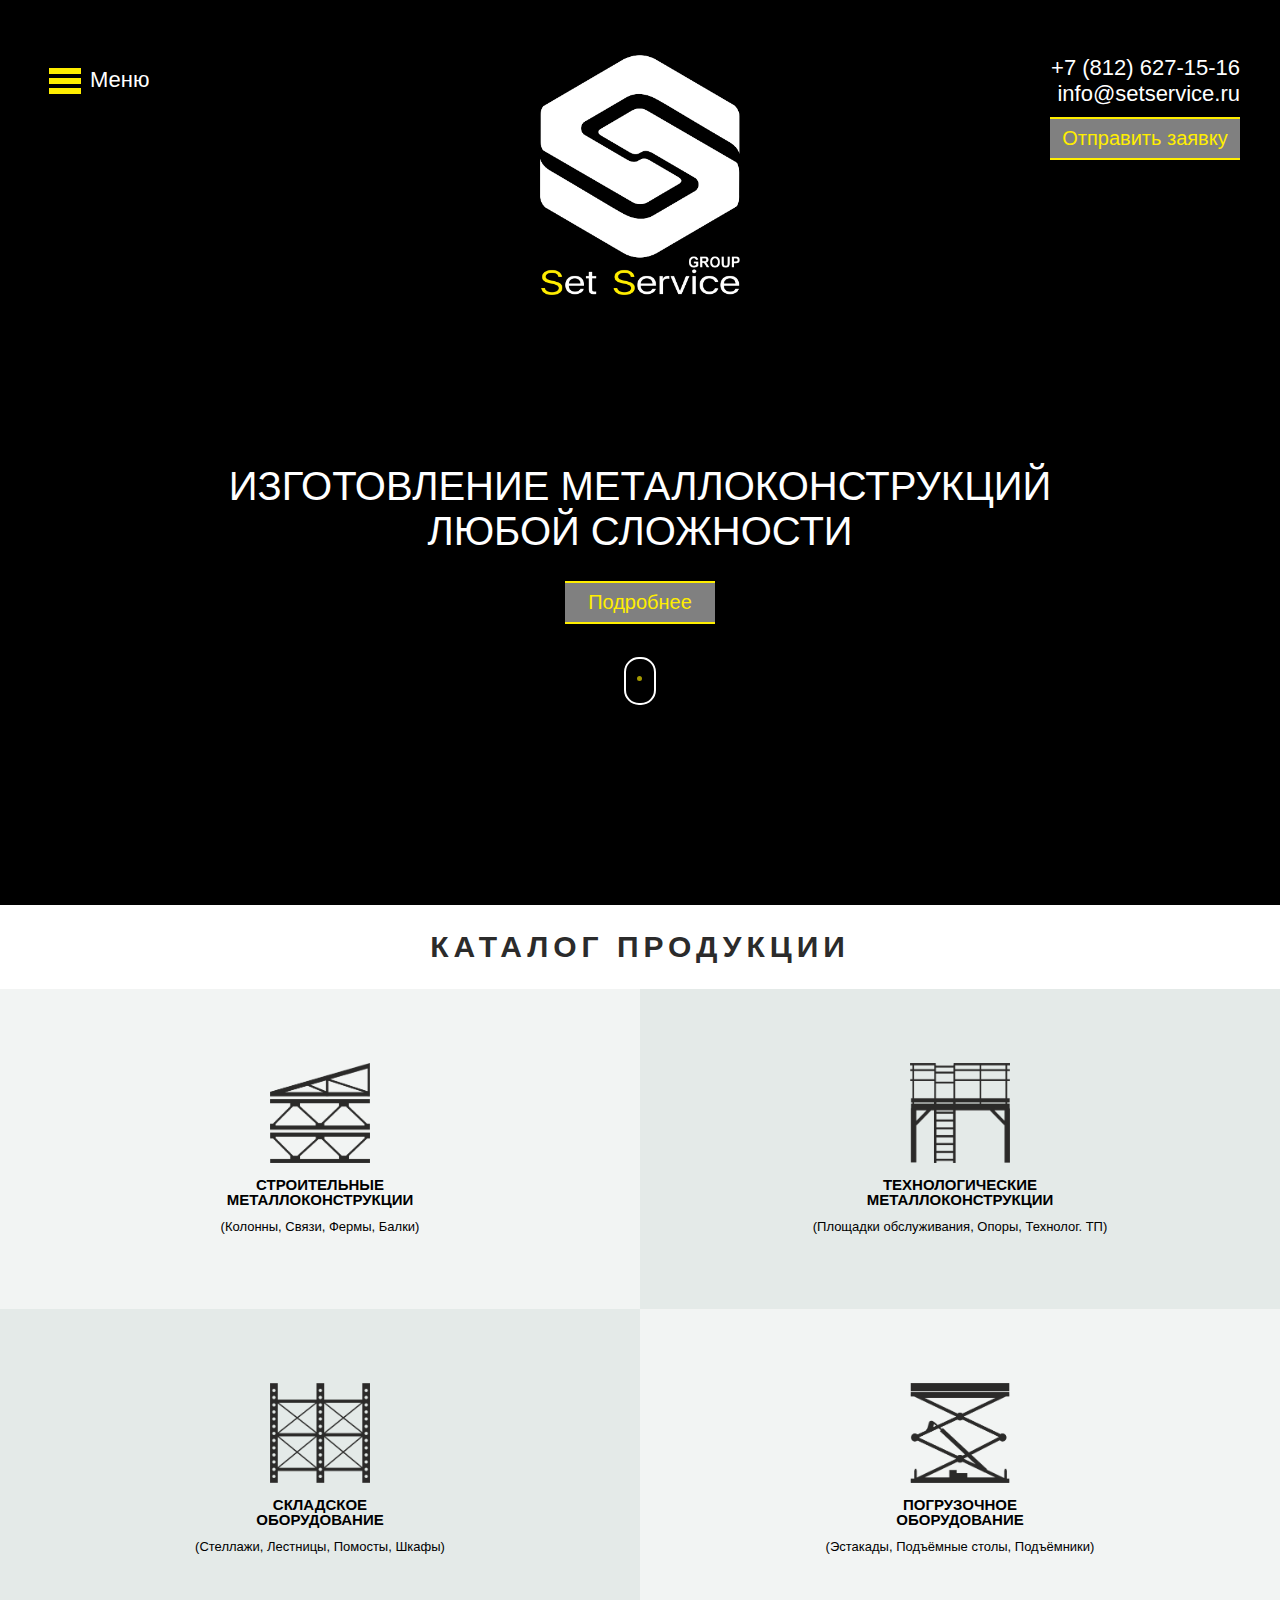
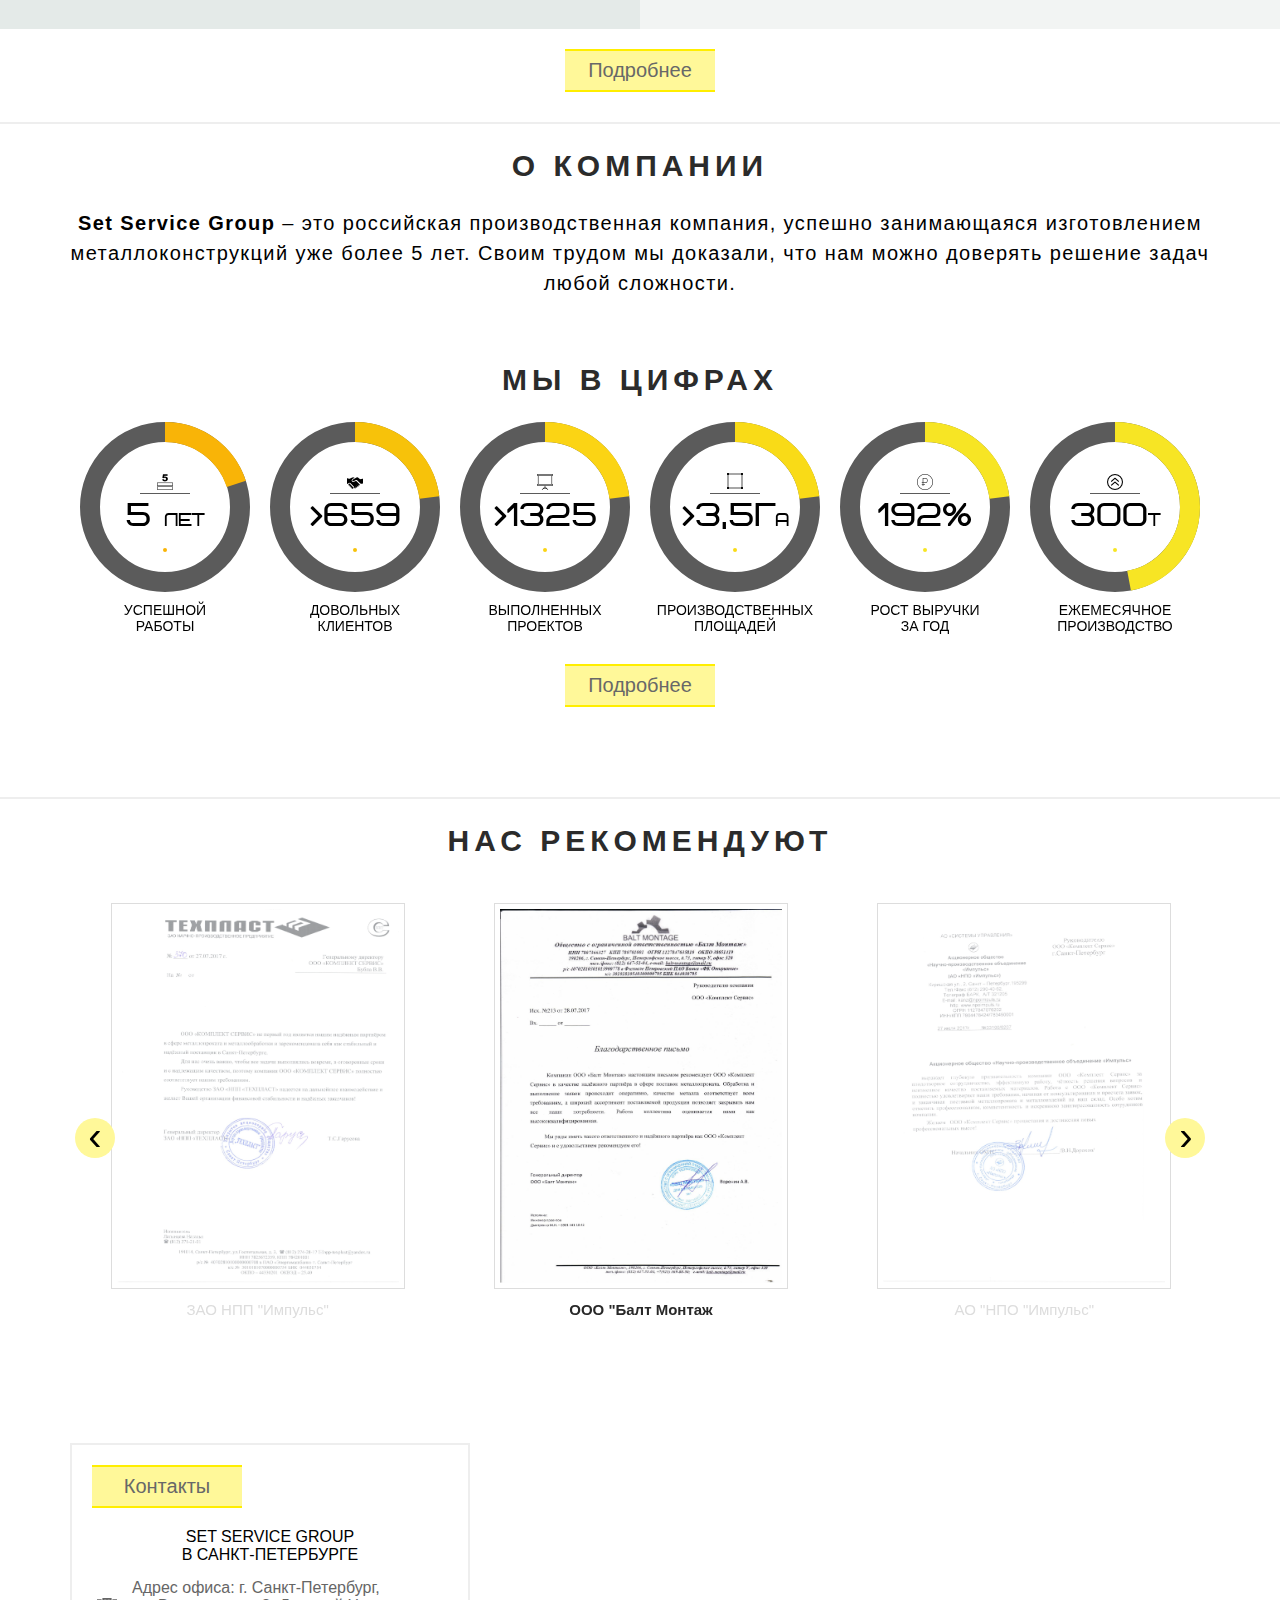
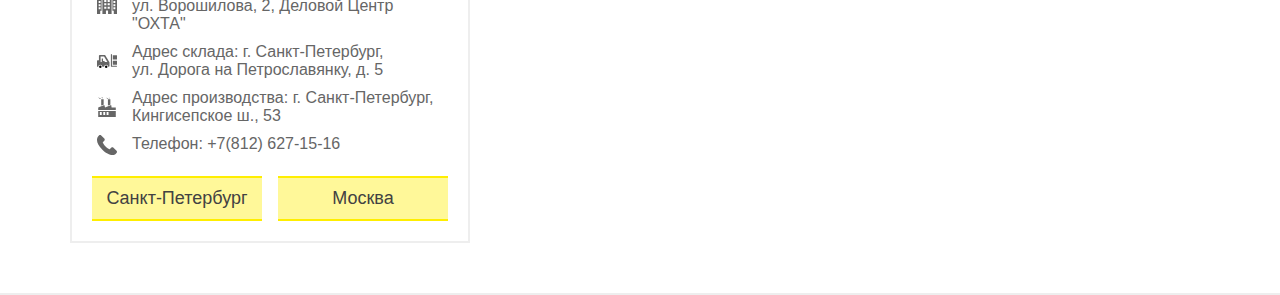
==== index.html @ 7998481f "My first commit" ====
<!DOCTYPE html>
<html lang="en" class="fsvs">
<head>
  <meta charset="UTF-8">
  <meta name="viewport" content="width=device-width, initial-scale=1.0">
  <meta http-equiv="X-UA-Compatible" content="ie=edge">
  <title>Setservice24</title>
  <!-- <link rel="stylesheet" href="css/onepage-scroll.css"> -->
  <!-- <link rel="stylesheet" href="css/style.css"> -->
  <link rel="stylesheet" href="css/owl.carousel.min.css">
  <link rel="stylesheet" href="css/owl.theme.default.min.css">
  <link rel="stylesheet" href="css/magnific-popup.css">
  <link rel="stylesheet" href="css/styles.css">
</head>
<body>
  <div id="fsvs-body">
    <header class="page-header homepage-hero-module onepage-scroll">
      <nav class="navigation">
        <ul class="navigation-list">
          <div class="btn btn-nav-close"></div>
          <li class="navigation-item"><a href="#" class="navigation-link">Главная</a></li>
          <li class="navigation-item"><a href="about.html" class="navigation-link">О компании</a></li>
          <li class="navigation-item"><a href="catalog.html" class="navigation-link">Каталог продукции</a></li>
          <li class="navigation-item"><a href="services.html" class="navigation-link">Услуги</a></li>
          <li class="navigation-item"><a href="contacts.html" class="navigation-link">Контакты</a></li>
        </ul>
      </nav>
      <div class="menu-fixed" style="display: none;">
        <div class="btn btn-nav-open hamburger">
          <span class="hamburger-item"></span>
          <span class="hamburger-item"></span>
          <span class="hamburger-item"></span>
        </div>
        <div class="logo">
          <div class="link link-logo">
            <img src="img/logo.png" alt="Логотип Set Service" width="200px" height="240px">
          </div>
        </div>
        <div class="contacts-block">
          <div class="contacts-block-inner">
            <a href="tel:+78126271516" class="link link-phone">+7 (812) 627-15-16</a>
            <!-- <a href="mailto:info@setservice.ru" class="link link-email">info@setservice.ru</a> -->
          </div>
          <button class="btn-text btn-text-send">Отправить заявку</button>
        </div>
      </div>
      <div class="menu">
        <div class="btn btn-nav-open hamburger">
          <span class="hamburger-item"></span>
          <span class="hamburger-item"></span>
          <span class="hamburger-item"></span>
        </div>
        <div class="logo">
          <a href="#" class="link link-logo">
            <img src="img/logo.png" alt="Логотип Set Service" width="200px" height="240px">
          </a>
        </div>
        <div class="contacts-block">
          <div class="contacts-block-inner">
            <a href="tel:+78126271516" class="link link-phone">+7 (812) 627-15-16</a>
            <a href="mailto:info@setservice.ru" class="link link-email">info@setservice.ru</a>
          </div>
          <button class="btn-text btn-text-send">Отправить заявку</button>
        </div>
      </div>
      <h1 class="title title-header">Изготовление металлоконструкций <br>любой сложности</h1>
      <a href="#" class="btn-text btn-more">Подробнее</a>
      <div class="mouse"><span class="mouse-dot"></span></div>
        <div class="video-container">
          <div class="filter"></div>
          <video autoplay loop class="fillWidth">
            <source src="video/setservice.mp4" type="video/mp4" />Your browser does not support the video tag. I suggest you upgrade your browser.
            <source src="PATH_TO_WEBM" type="video/webm" />Your browser does not support the video tag. I suggest you upgrade your browser.
          </video>
          <div class="poster hidden">
            <img src="PATH_TO_JPEG" alt="">
          </div>
        </div>
    </header>
    <section class="products onepage-scroll">
  	  <h2 class="title-section">Каталог продукции</h2>
  		<ul class="products-list">
  			<li class="products-item">
  				<a href="https://setservice24.ru/stroitelnyye-metallokonstruktsii" class="products-link">
  					<div class="products-content">
  						<img src="img/3.png" alt="" class="products-img" width="100" height="100">
  						<h3 class="title-products">Строительные <br>металлоконструкции</h3>
  						<span class="products-description">(Колонны, Связи, Фермы, Балки)</span>
  					</div>
  				</a>
  			</li>
  			<li class="products-item">
  			  <a href="https://setservice24.ru/tekhnologicheskiye-metallokonstruktsii" class="products-link">
  				  <div class="products-content">
  					  <img src="img/4.png" alt="" class="products-img" width="100" height="100">
  					  <h3 class="title-products">Технологические <br>металлоконструкции</h3>
  					  <span class="products-description">(Площадки обслуживания, Опоры, Технолог. ТП)</span>
  				  </div>
  			  </a>
  		  </li>
  			<li class="products-item">
  				<a href="https://setservice24.ru/skladskoye-oborudovaniye" class="products-link">
  					<div class="products-content">
  						<img src="img/1.png" alt="" class="products-img" width="100" height="100">
  						<h3 class="title-products">Складское <br>оборудование</h3>
  						<span class="products-description">(Стеллажи, Лестницы, Помосты, Шкафы)</span>
  					</div>
  				</a>
  			</li>
  			<li class="products-item">
  				<a href="https://setservice24.ru/pogruzochnoye-oborudovaniye" class="products-link">
  					<div class="products-content">
  						<img src="img/2.png" alt="" class="products-img" width="100" height="100">
  						<h3 class="title-products">Погрузочное <br>оборудование</h3>
  						<span class="products-description">(Эстакады, Подъёмные столы, Подъёмники)</span>
  					</div>
  				</a>
  			</li>
  		</ul>
      <a href="catalog.html" class="btn-text btn-more">Подробнее</a>
  	</section>
    <section class="about">
      <div class="container">
        <h2 class="title-section">О компании</h2>
        <p class="text"><b>Set Service Group</b> – это российская производственная компания, успешно занимающаяся изготовлением металлоконструкций уже более 5 лет. Своим трудом мы доказали, что нам можно доверять решение задач любой сложности.</p>
        <div class="statistic onepage-scroll-section">
          <h2 class="title-section">Мы в цифрах</h2>
          <div class="flex-outer">
            <div class="flex-inner">
              <div class="statistic-wrapper">
              <div class="statistic-block">
                <div class="statistic-chart-first statistic-chart">
                  <div class="statistic-tag">5 <span class="statistic-tag-small">лет</span></div>
                </div>
                <span class="statistic-undertitle">Успешной <br>работы</span>
              </div>
              <div class="statistic-block">
                <div class="statistic-chart-second statistic-chart">
                  <div class="statistic-tag">>659</div>
                </div>
                <span class="statistic-undertitle">Довольных <br>клиентов</span>
               </div>
              <div class="statistic-block">
                <div class="statistic-chart-third statistic-chart">
                  <div class="statistic-tag">>1325</div>
                </div>
                <span class="statistic-undertitle">Выполненных <br>проектов</span>
               </div>
              <div class="statistic-block">
                <div class="statistic-chart-fourth statistic-chart">
                  <div class="statistic-tag">>3,5Г<span class="statistic-tag-small">а</span></div>
                </div>
                <span class="statistic-undertitle">Производственных <br>площадей</span>
               </div>
              <div class="statistic-block">
                <div class="statistic-chart-fifth statistic-chart">
                  <div class="statistic-tag">192%</div>
                </div>
                <span class="statistic-undertitle">Рост выручки <br>за год</span>
               </div>
              <div class="statistic-block">
                <div class="statistic-chart-sixth statistic-chart">
                  <div class="statistic-tag">300<span class="statistic-tag-small">т</span></div>
                </div>
                <span class="statistic-undertitle">Ежемесячное<br>производство</span>
              </div>
              </div>
            </div>
          </div>
          <a href="about.html" class="btn-text btn-more">Подробнее</a>
        </div>
      </div>
    </section>
    <section class="recomend onepage-scroll-section">
      <div class="container">
      <h1 class="title-section">Нас рекомендуют</h1>
      <div class="flex-outer">
  		  <div class="owl-carousel owl-theme flex-inner">
          <div class="item">
			      <a href="img/recomend-baltmontazh.jpg" class="item-link">
			        <img class="item-img" src="img/recomend-baltmontazh.jpg" alt="">
			      </a>
			    <div class="item-undertitle">ООО "Балт Монтаж</div>
			    </div>
			    <div class="item">
			      <a href="img/recomend-impuls.jpg" class="item-link">
			        <img class="item-img" src="img/recomend-impuls.jpg" alt="">
			      </a>
			      <div class="item-undertitle">АО "НПО "Импульс"</div>
			    </div>
			    <div class="item">
			      <a href="img/recomend-kulakova.jpg" class="item-link">
			        <img class="item-img" src="img/recomend-kulakova.jpg" alt="">
			      </a>
			      <div class="item-undertitle">АО "Завод им. А.А. Кулакова"</div>
			    </div>
			    <div class="item">
			      <a href="img/recomend-promtrans.jpg" class="item-link">
			        <img class="item-img" src="img/recomend-promtrans.jpg" alt="">
			      </a>
			      <div class="item-undertitle">АО "НО ПРОМТРАНСАВТОМАТИКА"</div>
			    </div>
			    <div class="item">
			      <a href="img/recomend-radiotekhkomplekt.jpg" class="item-link">
			        <img class="item-img" src="img/recomend-radiotekhkomplekt.jpg" alt="">
			      </a>
			      <div class="item-undertitle">ОАО "РАДИОТЕХКОМПЛЕКТ"</div>
			    </div>
			    <div class="item">
			      <a href="img/recomend-reilmatik.jpg" class="item-link">
			        <img class="item-img" src="img/recomend-reilmatik.jpg" alt="">
			      </a>
			      <div class="item-undertitle">ООО "РиэлМатик"</div>
			    </div>
			    <div class="item">
			      <a href="img/recomend-spetstekhnologii.jpg" class="item-link">
			        <img class="item-img" src="img/recomend-spetstekhnologii.jpg" alt="">
			      </a>
			      <div class="item-undertitle">ООО "СпецТехнологии СПб"</div>
			    </div>
			    <div class="item">
			      <a href="img/recomend-tehplast.jpg" class="item-link">
			        <img class="item-img" src="img/recomend-tehplast.jpg" alt="">
			      </a>
			      <div class="item-undertitle">ЗАО НПП "Импульс"</div>
			    </div>
  			</div>
      </div>
      </div>
  	</section>
    <section class="map">
      <div id="map-spb"></div>
      <div id="map-msc"></div>
      <div class="container">
        <div class="contacts contacts-spb">
          <a href="contacts.html" class="btn-text btn-more">Контакты</a>
          <div class="contacts-content"></div>
          <!-- <p class="contacts-title"><b>ГК "КОМПЛЕКТ СЕРВИС" в Санкт-Петербурге  </b></p>
          <p class="contacts-info"><b>Адрес офиса:</b> г. Санкт-Петербург, <br>ул. Ворошилова, 2, Деловой Центр "ОХТА"</p>
          <p class="contacts-info"><b>Адрес склада:</b> г. Санкт-Петербург, <br>ул. Дорога на Петрославянку, д. 5</p>
          <p class="contacts-info"><b>Адрес производства:</b> г. Санкт-Петербург, <br>Кингисепское ш., 53</p>
          <p class="contacts-info"><b>Телефон:</b> +7(812) 627-15-16</p> -->
          <div class="contacts-btns">
            <button class="btn btn-contacts btn-contacts-spb">Санкт-Петербург</button>
            <button class="btn btn-contacts btn-contacts-msc">Москва</button>
          </div>
        </div>
      </div>
    </section>
  </div>


  <script src="js/jquery-3.3.1.min.js"></script>
  <script src="js/owl.carousel.min.js"></script>
  <script src="js/jquery.magnific-popup.js"></script>
  <!-- <script src="js/fsvs.js"></script>
  <script src="js/bundle.js"></script> -->
  <!-- <script src="js/jquery.onepage-scroll.min.js"></script> -->
  <script src="http://api-maps.yandex.ru/2.0/?load=package.standard,package.geoObjects&lang=ru-RU"></script>
  <script src="js/map.js"></script>
  <script src="js/main.js"></script>
  <script src="js/common.js"></script>
</body>
</html>
---- css/onepage-scroll.css ----
body, html {
  margin: 0;
  overflow: hidden;
  -webkit-transition: opacity 400ms;
  -moz-transition: opacity 400ms;
  transition: opacity 400ms;
}

body, .onepage-wrapper, html {
  display: block;
  position: static;
  padding: 0;
  width: 100%;
  height: 100%;
}

.onepage-wrapper {
  width: 100%;
  height: 100%;
  display: block;
  position: relative;
  padding: 0;
  -webkit-transform-style: preserve-3d;
}

.onepage-wrapper .section {
  width: 100%;
  height: 100%;
}

.onepage-pagination {
  position: absolute;
  right: 10px;
  top: 50%;
  z-index: 5;
  list-style: none;
  margin: 0;
  padding: 0;
}
.onepage-pagination li {
  padding: 0;
  text-align: center;
}
.onepage-pagination li a{
  padding: 10px;
  width: 4px;
  height: 4px;
  display: block;
  
}
.onepage-pagination li a:before{
  content: '';
  position: absolute;
  width: 4px;
  height: 4px;
  background: rgba(0,0,0,0.85);
  border-radius: 10px;
  -webkit-border-radius: 10px;
  -moz-border-radius: 10px;
}

.onepage-pagination li a.active:before{
  width: 10px;
  height: 10px;
  background: none;
  border: 1px solid black;
  margin-top: -4px;
  left: 8px;
}

.disabled-onepage-scroll, .disabled-onepage-scroll .wrapper {
  overflow: auto;
}

.disabled-onepage-scroll .onepage-wrapper .section {
  position: relative !important;
  top: auto !important;
  left: auto !important;
}
.disabled-onepage-scroll .onepage-wrapper {
  -webkit-transform: none !important;
  -moz-transform: none !important;
  transform: none !important;
  -ms-transform: none !important;
  min-height: 100%;
}


.disabled-onepage-scroll .onepage-pagination {
  display: none;
}

body.disabled-onepage-scroll, .disabled-onepage-scroll .onepage-wrapper, html {
  position: inherit;
}
---- css/style.css ----
body {
  margin: 0; }

body,
h1, h2, h3, h4, h5, h6,
p, blockquote, pre,
dl, dd, ol, ul,
form, fieldset, legend,
table, th, td, caption,
hr {
  margin: 0;
  padding: 0; }

article, aside, details, figcaption, figure, footer,
header, main, nav, section, summary {
  display: block; }

audio, canvas,
progress, video {
  display: inline-block;
  vertical-align: baseline; }

audio:not([controls]) {
  display: none;
  height: 0; }

a {
  background: transparent; }

a:active,
a:hover {
  outline: 0; }

abbr[title] {
  border-bottom: 1px dotted; }

b,
strong {
  font-weight: bold; }

dfn {
  font-style: italic; }

mark {
  background: #ff0;
  color: #000; }

small {
  font-size: 80%; }

sub,
sup {
  font-size: 75%;
  line-height: 0;
  position: relative;
  vertical-align: baseline; }

sup {
  top: -0.5em; }

sub {
  bottom: -0.25em; }

img {
  border: 0; }

svg:not(:root) {
  overflow: hidden; }

figure {
  margin: 1em 40px; }

hr {
  -webkit-box-sizing: content-box;
          box-sizing: content-box;
  height: 0; }

pre {
  overflow: auto; }

code,
kbd,
pre,
samp {
  font-family: monospace, monospace;
  font-size: 1em; }

button,
input,
optgroup,
select,
textarea {
  color: inherit;
  font: inherit;
  margin: 0; }

button {
  overflow: visible; }

button,
select {
  text-transform: none; }

button,
html input[type="button"],
input[type="reset"],
input[type="submit"] {
  -webkit-appearance: button;
  cursor: pointer; }

button[disabled],
html input[disabled] {
  cursor: default; }

button::-moz-focus-inner,
input::-moz-focus-inner {
  border: 0;
  padding: 0; }

input {
  line-height: normal; }

input[type="checkbox"],
input[type="radio"] {
  -webkit-box-sizing: border-box;
          box-sizing: border-box;
  padding: 0; }

input[type="number"]::-webkit-inner-spin-button,
input[type="number"]::-webkit-outer-spin-button {
  height: auto; }

input[type="search"] {
  -webkit-appearance: textfield;
  /* 1 */
  -webkit-box-sizing: content-box;
  /* 2 */
  box-sizing: content-box; }

input[type="search"]::-webkit-search-cancel-button,
input[type="search"]::-webkit-search-decoration {
  -webkit-appearance: none; }

fieldset {
  border: 1px solid #c0c0c0;
  margin: 0 2px;
  padding: 0.35em 0.625em 0.75em; }

legend {
  border: 0;
  /* 1 */
  padding: 0;
  /* 2 */ }

textarea {
  overflow: auto; }

optgroup {
  font-weight: bold; }

table {
  border-collapse: collapse;
  border-spacing: 0; }

td,
th {
  padding: 0; }

.clearfix:after, .cf:after {
  content: "";
  display: table;
  clear: both; }

.skip-link {
  height: 1px;
  width: 1px;
  position: absolute;
  overflow: hidden;
  top: -10px; }

h1, h2, h3, h4, h5, h6,
ul, ol, dl,
blockquote, p, address,
table,
fieldset, figure,
pre {
  margin-bottom: 21px;
  margin-bottom: 1.5rem; }

ul, ol, dd {
  margin-left: 42px;
  margin-left: 3rem; }

.sep {
  margin: 0 11px; }

.container {
  width: auto;
  max-width: 100%;
  float: none;
  display: block;
  margin-right: auto;
  margin-left: auto;
  padding-left: 1em;
  padding-right: 1em; }
  .container:after {
    content: "";
    display: table;
    clear: both; }

.container {
  width: auto;
  max-width: 100%;
  float: none;
  display: block;
  margin-right: auto;
  margin-left: auto;
  padding-left: 1em;
  padding-right: 1em;
  padding: 0 1em;
  max-width: 400px; }
  .container:after {
    content: "";
    display: table;
    clear: both; }
  @media screen and (min-width: 768px) {
    .container {
      max-width: 796px; } }
  @media screen and (min-width: 978px) {
    .container {
      max-width: 1006px; } }
  @media screen and (min-width: 1218px) {
    .container {
      max-width: 1246px; } }

*, *:before, *:after {
  -webkit-box-sizing: border-box;
  box-sizing: border-box; }

html {
  font-family: "Open Sans", sans-serif;
  font-size: 0.875em;
  line-height: 1.5;
  background-color: #fff;
  color: #808080;
  overflow-y: scroll;
  height: 100%; }

body {
  min-height: 100%; }

h1, h2, h3, h4, h5, h6 {
  font-family: "Open Sans", sans-serif;
  line-height: 1.1;
  color: #252525;
  font-weight: normal; }

h1, .h1 {
  font-size: 36px;
  font-size: 2.57143rem;
  line-height: 1.16667; }

h2, .h2 {
  font-size: 30px;
  font-size: 2.14286rem;
  line-height: 1.4; }

h3, .h3 {
  font-size: 24px;
  font-size: 1.71429rem;
  line-height: 1.75; }

h4, .h4 {
  font-size: 18px;
  font-size: 1.28571rem;
  line-height: 1.16667; }

h5, .h5 {
  font-size: 14px;
  font-size: 1rem;
  line-height: 1.5; }

h6, .h6 {
  font-size: 12px;
  font-size: 0.85714rem;
  line-height: 1.75; }

.lede, .lead {
  font-size: 18px;
  font-size: 1.28571rem;
  line-height: 1.16667; }

img {
  max-width: 100%;
  font-style: italic; }

a, a:visited {
  color: #f06060;
  text-decoration: underline;
  -webkit-transition: color 0.2s ease-in-out;
          transition: color 0.2s ease-in-out; }

a:hover,
a:focus {
  color: #252525; }

li > ul,
li > ol {
  margin-bottom: 0; }

.unstyled {
  margin: 0;
  padding: 0;
  list-style: none; }

code {
  background: #f5f2f0;
  border: 1px solid #bdc3c7;
  color: #252525;
  padding: 1.66667px 5px;
  font-family: Monaco, Verdana, "Dejavu Sans", sans-serif;
  border-radius: 3px;
  white-space: nowrap;
  font-size: inherit; }

kbd {
  background: #252525;
  color: white;
  padding: 1.66667px 5px;
  font-family: Monaco, Verdana, "Dejavu Sans", sans-serif;
  border-radius: 3px;
  font-size: 14px;
  font-size: 1rem;
  line-height: 1.5; }

pre {
  display: block;
  overflow: auto;
  max-width: 500px;
  word-break: break-all;
  /* webkit */
  word-wrap: break-word;
  white-space: pre;
  white-space: -moz-pre-wrap;
  /* fennec */
  white-space: pre-wrap;
  white-space: pre\9;
  /* IE7+ */
  padding-top: 21px;
  color: #252525;
  background: #f5f2f0;
  border-radius: 4px;
  border: 1px solid #bdc3c7; }
  pre > :last-child {
    margin-bottom: 0; }

table {
  border-collapse: collapse;
  margin: 11px 0;
  table-layout: fixed;
  width: 100%;
  margin-bottom: 21px; }

th {
  border: 1px solid #e2e2e2;
  font-weight: bold;
  padding: 10.5px 0;
  text-align: left;
  padding: 11px;
  color: #252525; }

td {
  border: 1px solid #e2e2e2;
  padding: 11px 0;
  padding: 11px; }

tr, td, th {
  vertical-align: middle; }

fieldset {
  background: none;
  border: 1px solid #e2e2e2;
  padding: 21px;
  margin-bottom: 21px; }
  fieldset legend {
    padding: 0 11px;
    color: #252525; }

label {
  margin-bottom: 5px;
  display: inline-block;
  color: #252525; }
  label.required:after {
    content: "*"; }
  label abbr {
    display: none; }

input[type="text"],
input[type="email"],
input[type="search"],
input[type="number"],
input[type="password"],
textarea {
  width: 100%;
  display: block;
  font-size: 14px;
  color: #808080;
  margin-bottom: 21px;
  outline: none;
  border: 1px solid transparent;
  border-radius: 1px;
  padding: 5px;
  -webkit-box-shadow: none;
          box-shadow: none;
  background: whitesmoke;
  -webkit-transition: border 0.4s ease-in-out, -webkit-box-shadow 0.4s ease-in-out, background 0.4s ease-in-out;
          transition: border 0.4s ease-in-out, box-shadow 0.4s ease-in-out, background 0.4s ease-in-out; }
  input[type="text"]:hover,
  input[type="email"]:hover,
  input[type="search"]:hover,
  input[type="number"]:hover,
  input[type="password"]:hover,
  textarea:hover {
    border: 1px solid #bdc3c7; }
  input[type="text"]:focus,
  input[type="email"]:focus,
  input[type="search"]:focus,
  input[type="number"]:focus,
  input[type="password"]:focus,
  textarea:focus {
    border: 1px solid #bdc3c7;
    -webkit-box-shadow: 0 0 5px 0 #ccc;
            box-shadow: 0 0 5px 0 #ccc;
    background: #fafafa; }

textarea {
  resize: vertical; }

input[type="submit"] {
  background: none;
  border: 1px solid transparent;
  padding: 11px 21px;
  color: #252525;
  border-radius: 1px;
  outline: none;
  -webkit-transition: border 0.4s ease-in-out, -webkit-box-shadow 0.4s ease-in-out, background 0.4s ease-in-out;
          transition: border 0.4s ease-in-out, box-shadow 0.4s ease-in-out, background 0.4s ease-in-out;
  -webkit-box-shadow: none;
          box-shadow: none;
  background: whitesmoke; }
  input[type="submit"]:hover, input[type="submit"]:focus {
    border: 1px solid #bdc3c7;
    -webkit-box-shadow: 0 0 5px 0 #ccc;
            box-shadow: 0 0 5px 0 #ccc;
    background: #fafafa; }

input[type="checkbox"],
input[type="radio"] {
  display: inline;
  margin-right: 5px; }

input[type="file"] {
  margin-bottom: 5px;
  padding-bottom: 5px;
  width: 100%; }

select {
  margin-bottom: 21px;
  max-width: 100%;
  width: auto; }

html.fsvs {
  height: 100%;
  width: 100%;
  position: fixed;
  top: 0;
  left: 0;
  overflow: hidden; }
  html.fsvs #fsvs-body {
    -webkit-backface-visibility: hidden;
    -webkit-perspective: 1000;
    position: absolute;
    top: 0;
    left: 0;
    z-index: 1;
    height: 100%;
    width: 100%; }
    html.fsvs #fsvs-body > * {
      height: 100%;
      width: 100%;
      overflow: hidden;
      -webkit-backface-visibility: hidden;
      -webkit-perspective: 1000; }
  html.fsvs #fsvs-pagination {
    margin: 0;
    padding: 8px 4px;
    position: fixed;
    height: auto;
    right: -100px;
    top: 50%;
    z-index: 999;
    width: 32px; }
    html.fsvs #fsvs-pagination li {
      list-style: none;
      width: 25px;
      height: 25px;
      line-height: 25px;
      text-align: center;
      margin: 0 0 2px 0;
      cursor: pointer; }
      html.fsvs #fsvs-pagination li > span {
        border-radius: 100%;
        width: 22px;
        height: 22px;
        line-height: 22px;
        border: 1px solid white;
        display: block; }
        html.fsvs #fsvs-pagination li > span > span {
          border-radius: 100%;
          width: 12px;
          height: 12px;
          line-height: 12px;
          border: 1px solid white;
          display: block;
          margin: 4px; }
      html.fsvs #fsvs-pagination li.active > span {
        border: 1px dashed white; }
        html.fsvs #fsvs-pagination li.active > span > span {
          background: white; }
      html.fsvs #fsvs-pagination li:last-child {
        margin: 0; }

/*# sourceMappingURL=style.css.map */
---- css/styles.css ----
@font-face {
  font-family: "BicubikRegular";
  src: url("../fonts/BicubikRegular/BicubikRegular.eot");
  src: url("../fonts/BicubikRegular/BicubikRegular.eot?#iefix") format("embedded-opentype"), url("../fonts/BicubikRegular/BicubikRegular.woff") format("woff"), url("../fonts/BicubikRegular/BicubikRegular.ttf") format("truetype");
  font-style: normal;
  font-weight: normal;
}
*,
*::after,
*::before {
  box-sizing: inherit;
}
body {
  box-sizing: border-box;
  margin: 0;
  padding: 0;
  font-family: Ubuntu, sans-serif;
}
.link {
  text-decoration: none;
  color: #fff;
  font-family: Ubuntu, sans-serif;
  font-size: 14px;
  font-weight: 500;
}
.container {
  max-width: 1180px;
  padding: 0 20px;
  margin: 0 auto;
}
.text {
  font-size: 20px;
  line-height: 30px;
  text-align: center;
  letter-spacing: 1.4px;
  margin: 0 0 20px 0;
}
section {
  border-bottom: 2px solid #eee;
}
.homepage-hero-module {
  border-right: none;
  border-left: none;
  position: relative;
}
.no-video .video-container video,
.touch .video-container video {
  display: none;
}
.no-video .video-container .poster,
.touch .video-container .poster {
  display: block !important;
}
.video-container {
  position: absolute;
  top: 0;
  left: 0;
  height: 100%;
  width: 100%;
  overflow: hidden;
  background: #000;
  z-index: -1;
}
.video-container .poster img {
  width: 100%;
  bottom: 0;
  position: absolute;
}
.video-container .filter {
  z-index: 100;
  position: absolute;
  background: linear-gradient(to bottom, transparent 50%, rgba(0, 0, 0, 0.9));
  width: 100%;
  height: 100%;
}
.video-container video {
  display: block;
  position: absolute;
  top: 0;
  left: 0;
  width: 100vw;
  height: 100vh;
  object-fit: cover;
  opacity: 0.7;
}
.video-container video.fillWidth {
  width: 100%;
}
.page-header {
  height: 100vh;
}
.menu {
  display: -webkit-flex;
  display: -ms-flex;
  display: flex;
  justify-content: space-between;
  width: 100%;
  padding: 55px 40px 0 40px;
}
.menu-fixed {
  display: -webkit-flex;
  display: -ms-flex;
  display: flex;
  position: fixed;
  justify-content: space-between;
  width: 100%;
  top: 0;
  left: 0;
  height: 75px;
  background: #fff;
  box-shadow: 0 0 5px 0 rgba(0, 0, 0, 0.2);
  padding: 13px 12px 17px 12px;
  z-index: 2;
}
.menu-fixed .hamburger::after {
  color: #282828;
  top: 13px;
}
.menu-fixed .link-logo {
  display: block;
  width: 300px;
  height: 48px;
  position: relative;
  cursor: pointer;
}
.menu-fixed .link-logo::after {
  content: url('../img/logo-horizontal.png');
  position: absolute;
  top: 50%;
  left: 50%;
  margin-top: -9px;
  margin-left: -150px;
}
.menu-fixed .link-logo img {
  display: none;
}
.menu-fixed .link-phone {
  color: #282828;
  padding-top: 12px;
}
.menu-fixed a.link-email {
  font-size: 18px;
  color: #282828;
}
.menu-fixed button.btn-text-send {
  color: #686868;
  background: #fff899;
  margin-left: 10px;
}
.menu-fixed button.btn-text-send:hover {
  background: #ffee00;
  color: #282828;
}
.menu-fixed button.btn-text-send:focus {
  outline: none;
}
.menu-fixed .contacts-block {
  width: 33%;
  flex-direction: row;
}
.menu-fixed .contacts-block-inner {
  display: -webkit-flex;
  display: -ms-flex;
  display: flex;
  flex-direction: column;
  margin-left: auto;
}
.navigation {
  display: none;
  width: 100%;
  height: 100%;
  position: fixed;
  top: 0;
  left: 0;
  background: rgba(0, 0, 0, 0.5);
  z-index: 3;
  transition: .5s;
}
.navigation .btn-nav-close {
  display: block;
  width: 100px;
  height: 100px;
  position: absolute;
  top: 0;
  right: 0;
  background: url('../img/close.svg') no-repeat center;
  cursor: pointer;
}
.navigation .btn-nav-close:hover {
  background-image: url('../img/close-hover.svg');
}
.navigation-list {
  margin: 0;
  padding: 0;
  list-style: none;
  width: 324px;
  height: 100%;
  background: #000;
  padding-top: 100px;
  position: relative;
  top: 0;
  left: -324px;
}
.navigation-item {
  background-color: #000;
  padding: 0 30px;
  margin: 2px 0;
}
.navigation-link {
  display: block;
  color: #000;
  text-decoration: none;
  font-size: 14px;
  padding: 10px 15px 5px 0;
  cursor: pointer;
  color: #fff;
  font-family: Ubuntu, sans-serif;
  letter-spacing: 1px;
  min-height: 38px;
}
.navigation-link:hover {
  color: #b8a17f;
}
.hamburger {
  width: 33%;
  height: 50px;
  padding: 9px 0 0 9px;
  cursor: pointer;
  position: relative;
}
.hamburger::after {
  content: "Меню";
  display: block;
  position: absolute;
  top: 12px;
  left: 50px;
  color: #fff;
  font-size: 22px;
  font-weight: 500;
}
.hamburger-item {
  display: block;
  min-height: 6px;
  margin-top: 4px;
  width: 32px;
  background-color: #ffee00;
}
.hamburger:hover .hamburger-item:first-child {
  position: relative;
  top: -3px;
}
.hamburger:hover .hamburger-item:last-child {
  position: relative;
  bottom: -3px;
}
.contacts-block {
  display: -webkit-flex;
  display: -ms-flex;
  display: flex;
  width: 33%;
  flex-direction: column;
}
.contacts-block-inner {
  display: -webkit-flex;
  display: -ms-flex;
  display: flex;
  flex-direction: column;
  margin-bottom: 10px;
}
.contacts-block .link-phone {
  font-size: 22px;
  text-align: right;
}
.contacts-block .link-email {
  font-size: 22px;
  text-align: right;
}
.contacts-block .btn-text-send {
  width: 190px;
  margin-left: auto;
}
.btn-text {
  display: block;
  min-width: 150px;
  text-align: center;
  text-decoration: none;
  color: #ffee00;
  font-family: Ubuntu, sans-serif;
  font-size: 20px;
  padding: 8px;
  font-weight: 500;
  border: none;
  border-top: 2px solid #ffee00;
  border-bottom: 2px solid #ffee00;
  background: rgba(255, 255, 255, 0.5);
  cursor: pointer;
  transition: .25s;
}
.btn-text:hover {
  background: #ffee00;
  color: #fff;
}
.title-header {
  font-size: 36pt;
  font-family: Arial, Helvetica, sans-serif;
  text-transform: uppercase;
  text-align: center;
  color: #fff;
  font-weight: 400;
}
.btn-more {
  display: block;
  width: 150px;
  margin: 20px auto 20px auto;
}
.mouse {
  position: absolute;
  bottom: 50px;
  left: 50%;
  margin-left: -16px;
  width: 32px;
  height: 48px;
  border: 2px solid #fff;
  -webkit-border-radius: 15px;
  -moz-border-radius: 15px;
  -ms-border-radius: 15px;
  border-radius: 15px;
  cursor: pointer;
}
.mouse-dot {
  font-size: 0;
  line-height: 0;
  position: absolute;
  top: 10px;
  left: 11px;
  width: 5px;
  height: 5px;
  border-radius: 50%;
  background-color: #ffee00;
}
.title-section {
  text-transform: uppercase;
  font-size: 30px;
  padding: 25px 0;
  text-align: center;
  font-family: Ubuntu, sans-serif;
  color: #2b2b2b;
  letter-spacing: 5px;
  margin: 0;
}
.products {
  background: #fff;
  width: 100%;
  padding-bottom: 10px;
}
.products-list {
  margin: 0;
  padding: 0;
  list-style: none;
  display: flex;
  flex-wrap: wrap;
  margin-bottom: 20px;
  height: 71%;
}
.products-item {
  width: 50%;
  height: 320px;
  text-align: center;
}
.products-item:nth-child(1),
.products-item:nth-child(4) {
  background: #f2f4f3;
}
.products-item:nth-child(2),
.products-item:nth-child(3) {
  background: #e4eae8;
}
.products-link {
  box-sizing: border-box;
  text-decoration: none;
  display: block;
  width: 100%;
  height: 100%;
  display: flex;
  align-items: center;
  justify-content: center;
  color: #000;
}
.products-content {
  margin: 0;
}
.products-content:hover .products-img {
  -webkit-transform: scale(1.1);
  -ms-transform: scale(1.1);
  transform: scale(1.1);
  transition: 0.5s;
}
.products-img {
  width: 100px;
  height: 100px;
  transition: 0.5s;
}
.products-description {
  font-size: 13px;
  font-family: Arial, Helvetica, sans-serif;
  color: #000;
}
.products .btn-more {
  background: #fff899;
  color: #686868;
}
.products .btn-more:hover {
  background: #ffee00;
  color: #282828;
}
.title-products {
  text-transform: uppercase;
  font-weight: normal;
  position: relative;
  font-size: 15px;
  font-weight: bold;
  margin: 10px 0;
  line-height: 1;
}
.about .btn-more {
  background: #fff899;
  color: #686868;
}
.about .btn-more:hover {
  background: #ffee00;
  color: #282828;
}
.title-section-small {
  font-size: 20px;
}
.statistic {
  padding: 20px 0;
  margin-bottom: 50px;
  /* .chart::before {
    content: '';
    display: block;
    width: 14px;
    height: 14px;
    background: #5b5b5b;
    position: absolute;
    top: 3px;
    left: 50%;
    margin-left: -7px;
    transform: rotate(45deg);
  }*/
}
.statistic .flex-outer {
  display: -webkit-flex;
  display: -ms-flex;
  display: flex;
}
.statistic .flex-inner {
  width: 100%;
  margin: auto;
}
.statistic-wrapper {
  display: -webkit-flex;
  display: -ms-flex;
  display: flex;
  justify-content: space-around;
  flex-wrap: wrap;
}
.statistic-chart {
  position: relative;
  margin-bottom: 10px;
}
.statistic-chart::after {
  content: '';
  display: block;
  width: 4px;
  height: 4px;
  background: #f9b407;
  border-radius: 50%;
  position: absolute;
  bottom: 40px;
  left: 50%;
  margin-left: -2px;
}
.statistic-chart-second::after {
  background: #f7c20a;
}
.statistic-chart-third::after {
  background: #fbd414;
}
.statistic-chart-fourth::after {
  background: #f9db17;
}
.statistic-chart-fifth::after {
  background: #f7e524;
}
.statistic-chart-sixth::after {
  background: #f7e524;
}
.statistic-tag {
  width: 100%;
  text-align: center;
  position: absolute;
  top: 43%;
  font-size: 33px;
  color: #000;
  cursor: default;
  font-family: BicubikRegular, Ubuntu, sans-serif;
}
.statistic-tag::before {
  content: '';
  width: 50px;
  height: 1px;
  background: #5b5b5b;
  position: absolute;
  top: -2px;
  left: 50%;
  margin-left: -25px;
}
.statistic-tag::after {
  content: '';
  width: 20px;
  height: 20px;
  background: url(../img/sprite.png) center no-repeat;
  position: absolute;
  top: -25px;
  left: 50%;
  margin-left: -10px;
}
.statistic-tag-small {
  font-size: 18px;
}
.statistic-chart-first .statistic-tag::after {
  background-position: center 4px;
}
.statistic-chart-second .statistic-tag::after {
  background-position: center -21px;
}
.statistic-chart-third .statistic-tag::after {
  background-position: center -48px;
}
.statistic-chart-fourth .statistic-tag::after {
  background-position: center -75px;
}
.statistic-chart-fifth .statistic-tag::after {
  background-position: center -100px;
}
.statistic-chart-sixth .statistic-tag::after {
  background-position: center -126px;
}
.statistic-undertitle {
  display: block;
  font-family: Arial, sans-serif;
  text-transform: uppercase;
  font-size: 14px;
  margin: 0 auto;
  text-align: center;
  position: relative;
}
.statistic .btn-more {
  margin-top: 30px;
}
.statistic-wrapper {
  display: -webkit-flex;
  display: -ms-flex;
  display: flex;
  justify-content: space-around;
  flex-wrap: wrap;
}
.chart {
  position: relative;
  margin-bottom: 10px;
}
.chart::after {
  content: '';
  display: block;
  width: 4px;
  height: 4px;
  background: #f9b407;
  border-radius: 50%;
  position: absolute;
  bottom: 40px;
  left: 50%;
  margin-left: -2px;
}
/* .chart::before {
  content: '';
  display: block;
  width: 14px;
  height: 14px;
  background: #5b5b5b;
  position: absolute;
  top: 3px;
  left: 50%;
  margin-left: -7px;
  transform: rotate(45deg);
}*/
.second::after {
  background: #f7c20a;
}
.third::after {
  background: #fbd414;
}
.fourth::after {
  background: #f9db17;
}
.fifth::after {
  background: #f7e524;
}
.sixth::after {
  background: #f7e524;
}
.tag {
  width: 100%;
  text-align: center;
  position: absolute;
  top: 43%;
  font-size: 33px;
  color: #000;
  cursor: default;
  font-family: BicubikRegular, Ubuntu, sans-serif;
}
.tag-small {
  font-size: 18px;
}
.tag::before {
  content: '';
  width: 50px;
  height: 1px;
  background: #5b5b5b;
  position: absolute;
  top: -2px;
  left: 50%;
  margin-left: -25px;
}
.tag::after {
  content: '';
  width: 20px;
  height: 20px;
  background: url(../img/sprite.png) center no-repeat;
  position: absolute;
  top: -25px;
  left: 50%;
  margin-left: -10px;
}
.first .tag::after {
  background-position: center 4px;
}
.second .tag::after {
  background-position: center -21px;
}
.third .tag::after {
  background-position: center -48px;
}
.fourth .tag::after {
  background-position: center -75px;
}
.fifth .tag::after {
  background-position: center -100px;
}
.sixth .tag::after {
  background-position: center -126px;
}
.undertitle {
  font-family: Arial, sans-serif;
  text-transform: uppercase;
  font-size: 14px;
  margin: 0 auto;
  text-align: center;
  position: relative;
}
.questions {
  margin-top: 50px;
  padding: 0;
}
.questions-title {
  width: 100%;
  background: #f5f5f5;
  margin: 0;
  text-align: left;
  font-size: 30px;
  padding: 15px;
  border-bottom: 2px solid #ddd;
  cursor: pointer;
  color: #9b9b9b;
  transition: .25s;
}
.questions-title:hover {
  transition: .25s;
  color: #686868;
}
.questions-item {
  list-style-type: none;
}
.questions-item-content {
  display: none;
}
.questions-item-content-show {
  display: block;
  background: #fff;
}
.catalog-row {
  display: -webkit-flex;
  display: -ms-flex;
  display: flex;
  justify-content: space-around;
  flex-wrap: wrap;
}
.catalog-item {
  width: 25%;
  padding: 20px 10px;
}
.catalog-link {
  display: -webkit-flex;
  display: -ms-flex;
  display: flex;
  justify-content: space-between;
  text-decoration: none;
  color: #000;
}
.catalog-img {
  width: 80px;
  height: 80px;
  opacity: .5;
  transition: .5s;
  margin-right: 15px;
  float: left;
}
.catalog-link:hover .catalog-img {
  opacity: 1;
  transition: .5s;
}
.catalog-link:hover .catalog-undertitle {
  color: #282828;
  transition: .5s;
}
.catalog-undertitle {
  font-family: Arial, Helvetica, sans-serif;
  text-transform: uppercase;
  font-weight: normal;
  font-size: 14px;
  text-align: left;
  padding-top: 25px;
  color: #5b5b5b;
  transition: .5s;
  margin-right: auto;
}
@media screen and (min-width: 768px) and (max-width: 1125px) {
  .catalog-item {
    width: 180px;
  }
  .catalog-link {
    flex-direction: column;
  }
  .catalog-img {
    margin: auto;
  }
  .catalog-undertitle {
    margin: auto;
    text-align: center;
  }
}
@media screen and (max-width: 768px) {
  .container {
    padding: 0 5px;
  }
  .text {
    padding: 0 20px;
    font-size: 14px;
    line-height: 22px;
  }
  .questions-title {
    text-align: center;
    font-size: 18px;
    padding-left: 5px;
    padding-right: 5px;
  }
  .catalog-row {
    flex-wrap: wrap;
    justify-content: space-around;
  }
  .catalog-item {
    width: 180px;
  }
  .catalog-link {
    flex-direction: column;
  }
  .catalog-img {
    margin: auto;
  }
  .catalog-undertitle {
    margin: auto;
    text-align: center;
  }
}
.recomend {
  padding: 0 30px;
  margin: 0 auto;
  border-bottom: none;
  margin-bottom: 50px;
}
.recomend .item {
  height: 420px;
}
.owl-carousel {
  padding: 20px 0;
}
div.item img.item-img {
  width: 282px;
  height: 374px;
  margin: 0 auto;
}
.item-link {
  display: block;
  box-sizing: border-box;
  width: 294px;
  height: 386px;
  margin: 0 auto;
  padding: 5px;
  border: 1px solid #ddd;
}
.item-link:focus {
  outline: none;
}
.owl-nav {
  position: absolute;
  bottom: 50%;
  width: 100%;
  margin-top: -20px;
}
.owl-prev {
  position: absolute;
  left: 0;
}
.owl-next {
  position: absolute;
  right: 0;
}
.owl-next {
  position: absolute;
  right: 0;
}
.owl-item {
  min-height: 500px;
}
.owl-nav span {
  font-size: 40px;
  display: block;
  line-height: 32px;
  border: none;
  width: 40px;
  height: 40px;
}
.owl-theme div.owl-nav button.owl-next,
.owl-theme div.owl-nav button.owl-prev {
  background: #fff899;
  border-radius: 50%;
}
.owl-theme div.owl-nav button.owl-next:hover,
.owl-theme div.owl-nav button.owl-prev:hover {
  color: #000;
  background: #ffee00;
}
.owl-theme div.owl-nav button span {
  padding-top: 2px;
}
.owl-theme div.owl-nav button.owl-next span {
  padding-left: 2px;
}
.owl-theme div.owl-nav button.owl-next:focus,
.owl-theme div.owl-nav button.owl-prev:focus {
  outline: none;
}
.item-undertitle {
  font-family: Open Sans, sans-serif;
  font-size: 15px;
  padding: 12px 4px 0;
  text-align: center;
  color: #ddd;
}
.center .item-undertitle {
  font-family: Open Sans, sans-serif;
  font-size: 15px;
  padding: 12px 4px 0;
  text-align: center;
  color: #282828;
  font-weight: bold;
}
.owl-nav {
  position: absolute;
  bottom: 50%;
  width: 100%;
  margin-top: -20px;
}
/*Брейк-поинты для слайдера*/
@media screen and (min-width: 610px) and (max-width: 1000px) {
  .item {
    height: 250px;
  }
  div.item img.item-img {
    width: 178px;
    height: 238px;
    margin: 0 auto;
  }
  .item-link {
    display: block;
    box-sizing: border-box;
    width: 190px;
    height: 250px;
    margin: 0 auto;
    padding: 5px;
    border: 1px solid #ddd;
  }
}
.owl-item .item-img {
  opacity: 0.4;
}
.owl-item.center .item-img {
  opacity: 1;
}
@media screen and (max-width: 650px) {
  .item {
    height: 290px;
  }
  div.item img.item-img {
    width: 198px;
    height: 278px;
    margin: 0 auto;
  }
  .item-link {
    display: block;
    box-sizing: border-box;
    width: 210px;
    height: 290px;
    margin: 0 auto;
    padding: 5px;
    border: 1px solid #ddd;
  }
}
/*Анимация и стили для magnific popup*/
/* overlay at start */
.mfp-fade.mfp-bg {
  opacity: 0;
  -webkit-transition: all 0.15s ease-out;
  -moz-transition: all 0.15s ease-out;
  transition: all 0.15s ease-out;
}
/* overlay animate in */
.mfp-fade.mfp-bg.mfp-ready {
  opacity: 0.9;
}
/* overlay animate out */
.mfp-fade.mfp-bg.mfp-removing {
  opacity: 0;
}
/* content at start */
.mfp-fade.mfp-wrap .mfp-content {
  opacity: 0;
  -webkit-transition: all 0.15s ease-out;
  -moz-transition: all 0.15s ease-out;
  transition: all 0.15s ease-out;
}
/* content animate it */
.mfp-fade.mfp-wrap.mfp-ready .mfp-content {
  opacity: 1;
}
/* content animate out */
.mfp-fade.mfp-wrap.mfp-removing .mfp-content {
  opacity: 0;
}
.mfp-zoom-out-cur .mfp-image-holder .mfp-close {
  cursor: pointer;
}
#map-spb,
#map-msc,
#map-move-spb,
#map-move-msc {
  width: 100%;
  height: 500px;
}
.map {
  min-width: 100%;
  min-height: 500px;
  position: relative;
}
.map .container {
  width: 100%;
  margin: 0 auto;
}
.map .contacts {
  position: absolute;
  top: 50%;
  margin-top: -200px;
  z-index: 1;
  min-height: 400px;
  width: 400px;
  background-color: #ffffff;
  padding: 20px;
  border: 2px solid #eee;
  font-weight: 300;
  color: #666;
}
.map .contacts-title {
  margin-top: 0;
  text-align: center;
  color: #000;
  text-transform: uppercase;
  margin-bottom: 25px;
}
.map .contacts-info {
  text-align: left;
  margin-bottom: 20px;
}
.map .contacts-btns {
  position: absolute;
  bottom: 20px;
  left: 0px;
  padding-left: 20px;
  padding-right: 20px;
  width: 100%;
  display: -webkit-flex;
  display: -ms-flex;
  display: flex;
  justify-content: space-between;
}
.map .contacts-btns .btn {
  width: 170px;
}
.map .contacts .btn-more {
  display: inline-block;
  color: #686868;
  background: #fff899;
  margin-top: 0;
}
.map .contacts .btn-more:hover {
  background: #ffee00;
  color: #000;
}
.btn-contacts {
  width: 39%;
  font-family: Ubuntu, sans-serif;
  font-size: 18px;
  background: #fff899;
  border: none;
  border-top: 2px solid #ffee00;
  border-bottom: 2px solid #ffee00;
  cursor: pointer;
  padding: 10px 4px;
  transition: .25s;
  color: #424242;
}
.btn-contacts:first-child {
  margin-right: 8px;
}
.btn-contacts:hover {
  background: #ffee00;
  transition: .25s;
  color: #282828;
}
.btn-contacts:focus {
  outline: none;
}
.contacts-btns-big {
  width: 320px;
  padding: 20px 0;
  margin: 0 auto;
  display: -webkit-flex;
  display: -ms-flex;
  display: flex;
  justify-content: space-between;
}
.contacts-btns-big .btn-contacts {
  padding: 10px 5px;
  width: 160px;
}
.contacts-move {
  display: block;
  width: 400px;
  min-height: 300px;
  position: absolute;
  left: 50%;
  top: 141px;
  margin-left: -200px;
  background: #fff;
  z-index: 2;
  padding: 15px;
  padding-top: 35px;
  color: #282828;
}
.contacts-move::after {
  content: '';
  width: 40px;
  height: 40px;
  background: #fff;
  position: absolute;
  bottom: -20px;
  left: 50%;
  margin-left: -20px;
  transform: rotate(45deg);
  z-index: -1;
}
.contacts-move .btn-content-close {
  display: block;
  position: absolute;
  top: 0;
  right: 0;
  width: 40px;
  height: 40px;
  cursor: pointer;
  background: url('../img/close-yellow.svg') no-repeat center;
  transition: .5s;
}
.contacts-move .btn-content-close:hover {
  background: url('../img/close-black.svg') no-repeat center;
  transition: .5s;
}
.contacts-move .contacts-info {
  text-align: left;
  padding-left: 40px;
  margin: 10px 0;
  color: #666;
}
.contacts-move .contacts-info-office {
  background: url('../img/icon-office.svg') no-repeat 5px center;
}
.contacts-move .contacts-info-warehouse {
  background: url('../img/icon-warehouse.svg') no-repeat 5px center;
}
.contacts-move .contacts-info-factory {
  background: url('../img/icon-factory.svg') no-repeat 5px center;
}
.contacts-move .contacts-info-telephone {
  background: url('../img/icon-telephone.svg') no-repeat 5px center;
  height: 20px;
}
.contacts-content .contacts-title {
  margin-bottom: 15px;
}
.contacts-content .contacts-info {
  text-align: left;
  padding-left: 40px;
  margin: 10px 0;
  color: #666;
}
.contacts-content .contacts-info-office {
  background: url('../img/icon-office.svg') no-repeat 5px center;
}
.contacts-content .contacts-info-warehouse {
  background: url('../img/icon-warehouse.svg') no-repeat 5px center;
}
.contacts-content .contacts-info-factory {
  background: url('../img/icon-factory.svg') no-repeat 5px center;
}
.contacts-content .contacts-info-telephone {
  background: url('../img/icon-telephone.svg') no-repeat 5px center;
  height: 20px;
}
#map-move-spb .ymaps-image-with-content,
#map-move-msc .ymaps-image-with-content {
  display: none;
}
.catalog {
  display: -webkit-flex;
  display: -ms-flex;
  display: flex;
}
.catalog-wrapper {
  width: 324px;
  border-right: 2px solid #eee;
  padding-bottom: 25px;
}
.catalog-wrapper .title-section {
  font-size: 16px;
  padding-left: 20px;
  padding-right: 20px;
  letter-spacing: 0;
}
.catalog-wrapper .btn-text-send {
  display: block;
  margin: 0 auto;
  color: #686868;
  background: #fffab3;
  transition: .25s;
}
.catalog-wrapper .btn-text-send:hover {
  color: #282828;
  background: #ffee00;
  transition: .25s;
}
.catalog-wrapper .btn-text-send:focus {
  outline: none;
}
.catalog-list {
  width: 324px;
  padding: 0;
  margin: 0;
  background: #fff;
  list-style: none;
  border-right: 2px solid #eee;
}
.catalog-title {
  display: inline-block;
  padding: 10px 20px;
  border-bottom: 2px solid #eee;
  width: 100%;
  font-size: 16px;
  color: #9b9b9b;
  font-weight: 500;
  cursor: pointer;
  transition: .25s;
}
.catalog-title:hover {
  color: #686868;
  transition: .25s;
}
.catalog-title-active {
  color: #000;
  transition: .25s;
}
.catalog-worker {
  margin-bottom: 20px;
  border-bottom: 2px solid #eee;
  padding-bottom: 20px;
}
.catalog-worker-img {
  display: block;
  width: 150px;
  height: 150px;
  border-radius: 50%;
  margin: 0 auto;
  margin-bottom: 20px;
}
.catalog-worker-title {
  font-size: 20px;
  text-align: center;
  font-weight: bold;
  color: #686868;
}
.catalog-worker-undertitle {
  color: #9b9b9b;
  text-align: center;
  font-weight: normal;
}
.catalog-phone,
.catalog-email {
  text-decoration: none;
  color: #686868;
  display: block;
  text-align: center;
  font-size: 22px;
  margin-bottom: 8px;
  transition: .25s;
}
.catalog-phone:hover,
.catalog-email:hover {
  color: #000;
  transition: .25s;
}
.category {
  list-style: none;
  display: none;
}
.category-active {
  display: -webkit-flex;
  display: -ms-flex;
  display: flex;
  justify-content: space-around;
  flex-wrap: wrap;
}
.category-item-link {
  display: block;
  width: 180px;
  height: 220px;
  background: #fffab3;
  margin-bottom: 20px;
  padding: 10px;
  transition: .25s;
  text-decoration: none;
  color: #282828;
}
.category-item-link:hover {
  background: #fff34d;
  transition: .25s;
  color: #000;
}
.category-item-img {
  display: block;
  margin: 0 auto;
  margin-bottom: 10px;
  width: 100px;
  height: 100px;
}
.category-item-name {
  display: block;
  text-align: center;
}
.services-list {
  margin: 0;
  padding: 0;
  list-style: none;
}
.services-item {
  padding: 50px 15px 50px 400px;
  border-bottom: 2px solid #eee;
  background: url('../img/монтаж.png');
  background-repeat: no-repeat;
  background-position: 70px 10px;
}
.services-title {
  font-size: 36px;
}
.services .btn-more {
  display: inline-block;
  color: #686868;
  background: #fff899;
}
.services .btn-more:hover {
  background: #ffee00;
  color: #000;
}
@media screen and (min-height: 900px) {
  .page-header .title-header {
    margin-top: 165px;
    font-size: 30pt;
  }
  .page-header .link-more {
    margin-top: 40px;
  }
  .page-header .mouse {
    bottom: 200px;
  }
}
@media screen and (min-width: 768px) and (max-width: 1200px) {
  .menu-fixed {
    display: -webkit-flex;
    display: -ms-flex;
    display: flex;
  }
  .menu-fixed .hamburger {
    width: 189px;
  }
  .menu-fixed .btn-text-send {
    display: none;
  }
  .menu-fixed .logo {
    margin-right: auto;
    margin-left: auto;
  }
  .menu-fixed .contacts-block {
    width: 189px;
  }
  .menu-fixed .link-phone {
    margin-left: auto;
    margin-right: 0;
  }
}
@media screen and (min-width: 768px) and (max-width: 1000px) {
  .title-header {
    font-size: 30pt;
  }
}
@media screen and (min-width: 667px) and (max-width: 768px) {
  .menu-fixed {
    display: -webkit-flex;
    display: -ms-flex;
    display: flex;
  }
  .menu-fixed .hamburger {
    width: 189px;
  }
  .menu-fixed .logo {
    margin-left: auto;
    margin-right: auto;
  }
  .menu-fixed .link-logo {
    display: block;
    width: 250px;
    height: 48px;
    position: relative;
  }
  .menu-fixed .link-logo::after {
    content: url('../img/logo-horizontal-small.png');
    position: absolute;
    top: 50%;
    left: 50%;
    margin-top: -4px;
    margin-left: -125px;
  }
  .menu-fixed .link-logo img {
    display: none;
  }
  .menu-fixed .contacts-block {
    width: 189px;
  }
}
@media screen and (max-width: 666px) {
  .menu-fixed .contacts-block {
    display: none;
  }
  .menu-fixed .hamburger {
    width: 177px;
  }
  .menu-fixed .logo {
    margin-left: auto;
  }
  .menu-fixed .link-logo {
    display: block;
    width: 250px;
    height: 48px;
    position: relative;
  }
  .menu-fixed .link-logo::after {
    content: url('../img/logo-horizontal-small.png');
    position: absolute;
    top: 50%;
    left: 50%;
    margin-top: -4px;
    margin-left: -125px;
  }
  .menu-fixed .link-logo img {
    display: none;
  }
}
@media screen and (min-width: 420px) and (max-width: 768px) {
  .title-header {
    font-size: 25pt;
  }
  .products-item {
    width: 50%;
    height: 200px;
    margin-bottom: 0;
  }
  .products-img {
    width: 80px;
    height: 80px;
  }
  .menu-fixed .link-logo::after {
    width: 200px;
  }
  .menu-fixed .btn-text-send {
    display: none;
  }
}
@media screen and (max-width: 420px) {
  .title-header {
    font-size: 25pt;
  }
  .products-list {
    flex-direction: column;
    flex-wrap: nowrap;
    min-height: 600px;
  }
  .products-item {
    width: 100%;
    max-height: 150px;
  }
  .products-item:nth-child(odd) {
    background: #f2f4f3;
  }
  .products-item:nth-child(even) {
    background: #e4eae8;
  }
  .products-img {
    width: 50px;
    height: 50px;
  }
  .menu-fixed .hamburger::after {
    display: none;
  }
}
@media screen and (max-width: 768px) {
  .services-item {
    background: #fff;
    padding: 20px 15px;
  }
  .services-title {
    text-align: center;
  }
  .services-description {
    text-align: center;
  }
  .services .btn-more {
    display: block;
  }
}
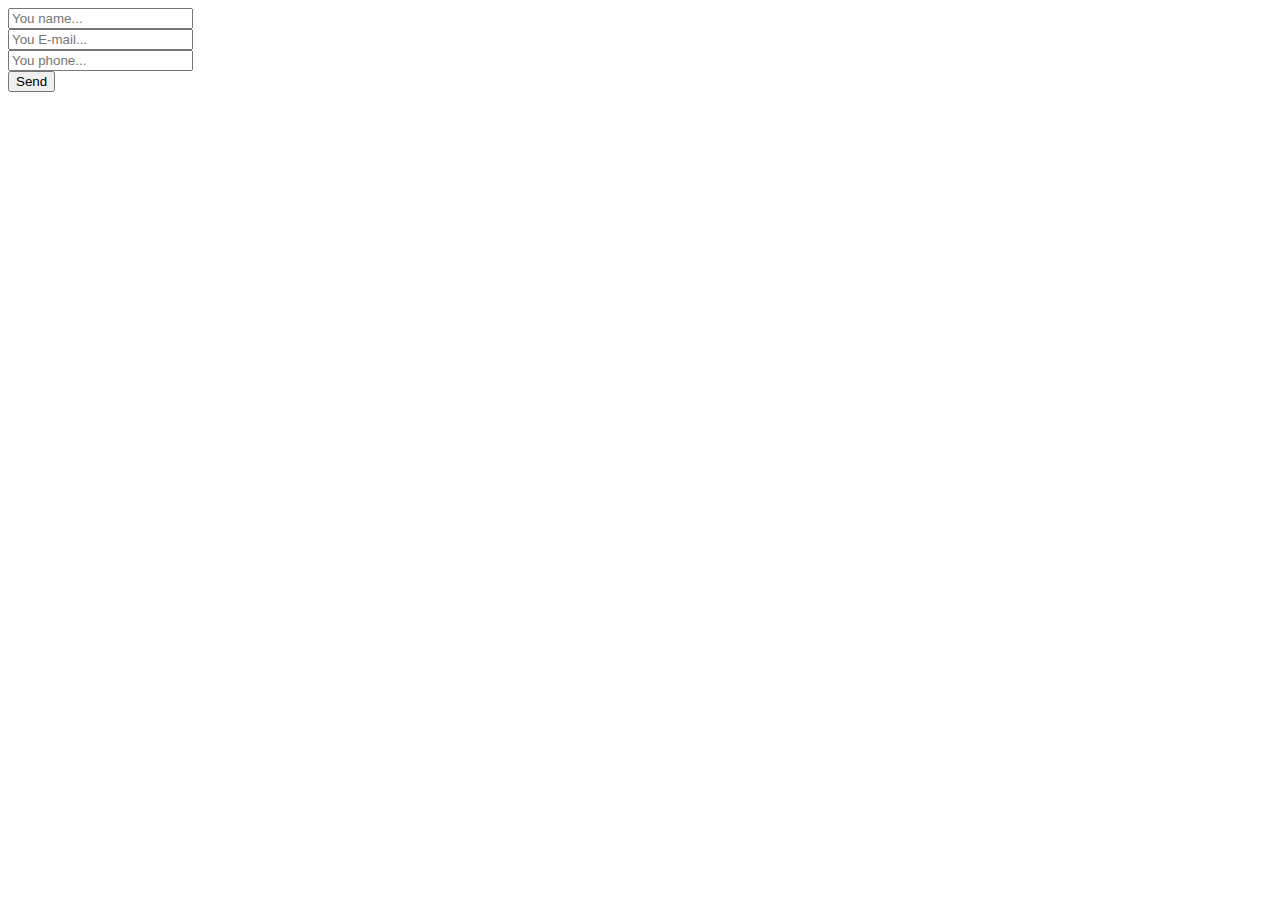
==== commit 70c5254f: "sdf" ====
--- a/index.html
+++ b/index.html
@@ -1,264 +1,28 @@
 <!DOCTYPE html>
-<html lang="en" class="fsvs">
+<html lang="en">
 <head>
-  <meta charset="UTF-8">
-  <meta name="viewport" content="width=device-width, initial-scale=1.0">
-  <meta http-equiv="X-UA-Compatible" content="ie=edge">
-  <title>Setservice24</title>
-  <!-- <link rel="stylesheet" href="css/onepage-scroll.css"> -->
-  <!-- <link rel="stylesheet" href="css/style.css"> -->
-  <link rel="stylesheet" href="css/owl.carousel.min.css">
-  <link rel="stylesheet" href="css/owl.theme.default.min.css">
-  <link rel="stylesheet" href="css/magnific-popup.css">
-  <link rel="stylesheet" href="css/styles.css">
+	<meta charset="UTF-8">
+	<title>uniMail</title>
 </head>
 <body>
-  <div id="fsvs-body">
-    <header class="page-header homepage-hero-module onepage-scroll">
-      <nav class="navigation">
-        <ul class="navigation-list">
-          <div class="btn btn-nav-close"></div>
-          <li class="navigation-item"><a href="#" class="navigation-link">Главная</a></li>
-          <li class="navigation-item"><a href="about.html" class="navigation-link">О компании</a></li>
-          <li class="navigation-item"><a href="catalog.html" class="navigation-link">Каталог продукции</a></li>
-          <li class="navigation-item"><a href="services.html" class="navigation-link">Услуги</a></li>
-          <li class="navigation-item"><a href="contacts.html" class="navigation-link">Контакты</a></li>
-        </ul>
-      </nav>
-      <div class="menu-fixed" style="display: none;">
-        <div class="btn btn-nav-open hamburger">
-          <span class="hamburger-item"></span>
-          <span class="hamburger-item"></span>
-          <span class="hamburger-item"></span>
-        </div>
-        <div class="logo">
-          <div class="link link-logo">
-            <img src="img/logo.png" alt="Логотип Set Service" width="200px" height="240px">
-          </div>
-        </div>
-        <div class="contacts-block">
-          <div class="contacts-block-inner">
-            <a href="tel:+78126271516" class="link link-phone">+7 (812) 627-15-16</a>
-            <!-- <a href="mailto:info@setservice.ru" class="link link-email">info@setservice.ru</a> -->
-          </div>
-          <button class="btn-text btn-text-send">Отправить заявку</button>
-        </div>
-      </div>
-      <div class="menu">
-        <div class="btn btn-nav-open hamburger">
-          <span class="hamburger-item"></span>
-          <span class="hamburger-item"></span>
-          <span class="hamburger-item"></span>
-        </div>
-        <div class="logo">
-          <a href="#" class="link link-logo">
-            <img src="img/logo.png" alt="Логотип Set Service" width="200px" height="240px">
-          </a>
-        </div>
-        <div class="contacts-block">
-          <div class="contacts-block-inner">
-            <a href="tel:+78126271516" class="link link-phone">+7 (812) 627-15-16</a>
-            <a href="mailto:info@setservice.ru" class="link link-email">info@setservice.ru</a>
-          </div>
-          <button class="btn-text btn-text-send">Отправить заявку</button>
-        </div>
-      </div>
-      <h1 class="title title-header">Изготовление металлоконструкций <br>любой сложности</h1>
-      <a href="#" class="btn-text btn-more">Подробнее</a>
-      <div class="mouse"><span class="mouse-dot"></span></div>
-        <div class="video-container">
-          <div class="filter"></div>
-          <video autoplay loop class="fillWidth">
-            <source src="video/setservice.mp4" type="video/mp4" />Your browser does not support the video tag. I suggest you upgrade your browser.
-            <source src="PATH_TO_WEBM" type="video/webm" />Your browser does not support the video tag. I suggest you upgrade your browser.
-          </video>
-          <div class="poster hidden">
-            <img src="PATH_TO_JPEG" alt="">
-          </div>
-        </div>
-    </header>
-    <section class="products onepage-scroll">
-  	  <h2 class="title-section">Каталог продукции</h2>
-  		<ul class="products-list">
-  			<li class="products-item">
-  				<a href="https://setservice24.ru/stroitelnyye-metallokonstruktsii" class="products-link">
-  					<div class="products-content">
-  						<img src="img/3.png" alt="" class="products-img" width="100" height="100">
-  						<h3 class="title-products">Строительные <br>металлоконструкции</h3>
-  						<span class="products-description">(Колонны, Связи, Фермы, Балки)</span>
-  					</div>
-  				</a>
-  			</li>
-  			<li class="products-item">
-  			  <a href="https://setservice24.ru/tekhnologicheskiye-metallokonstruktsii" class="products-link">
-  				  <div class="products-content">
-  					  <img src="img/4.png" alt="" class="products-img" width="100" height="100">
-  					  <h3 class="title-products">Технологические <br>металлоконструкции</h3>
-  					  <span class="products-description">(Площадки обслуживания, Опоры, Технолог. ТП)</span>
-  				  </div>
-  			  </a>
-  		  </li>
-  			<li class="products-item">
-  				<a href="https://setservice24.ru/skladskoye-oborudovaniye" class="products-link">
-  					<div class="products-content">
-  						<img src="img/1.png" alt="" class="products-img" width="100" height="100">
-  						<h3 class="title-products">Складское <br>оборудование</h3>
-  						<span class="products-description">(Стеллажи, Лестницы, Помосты, Шкафы)</span>
-  					</div>
-  				</a>
-  			</li>
-  			<li class="products-item">
-  				<a href="https://setservice24.ru/pogruzochnoye-oborudovaniye" class="products-link">
-  					<div class="products-content">
-  						<img src="img/2.png" alt="" class="products-img" width="100" height="100">
-  						<h3 class="title-products">Погрузочное <br>оборудование</h3>
-  						<span class="products-description">(Эстакады, Подъёмные столы, Подъёмники)</span>
-  					</div>
-  				</a>
-  			</li>
-  		</ul>
-      <a href="catalog.html" class="btn-text btn-more">Подробнее</a>
-  	</section>
-    <section class="about">
-      <div class="container">
-        <h2 class="title-section">О компании</h2>
-        <p class="text"><b>Set Service Group</b> – это российская производственная компания, успешно занимающаяся изготовлением металлоконструкций уже более 5 лет. Своим трудом мы доказали, что нам можно доверять решение задач любой сложности.</p>
-        <div class="statistic onepage-scroll-section">
-          <h2 class="title-section">Мы в цифрах</h2>
-          <div class="flex-outer">
-            <div class="flex-inner">
-              <div class="statistic-wrapper">
-              <div class="statistic-block">
-                <div class="statistic-chart-first statistic-chart">
-                  <div class="statistic-tag">5 <span class="statistic-tag-small">лет</span></div>
-                </div>
-                <span class="statistic-undertitle">Успешной <br>работы</span>
-              </div>
-              <div class="statistic-block">
-                <div class="statistic-chart-second statistic-chart">
-                  <div class="statistic-tag">>659</div>
-                </div>
-                <span class="statistic-undertitle">Довольных <br>клиентов</span>
-               </div>
-              <div class="statistic-block">
-                <div class="statistic-chart-third statistic-chart">
-                  <div class="statistic-tag">>1325</div>
-                </div>
-                <span class="statistic-undertitle">Выполненных <br>проектов</span>
-               </div>
-              <div class="statistic-block">
-                <div class="statistic-chart-fourth statistic-chart">
-                  <div class="statistic-tag">>3,5Г<span class="statistic-tag-small">а</span></div>
-                </div>
-                <span class="statistic-undertitle">Производственных <br>площадей</span>
-               </div>
-              <div class="statistic-block">
-                <div class="statistic-chart-fifth statistic-chart">
-                  <div class="statistic-tag">192%</div>
-                </div>
-                <span class="statistic-undertitle">Рост выручки <br>за год</span>
-               </div>
-              <div class="statistic-block">
-                <div class="statistic-chart-sixth statistic-chart">
-                  <div class="statistic-tag">300<span class="statistic-tag-small">т</span></div>
-                </div>
-                <span class="statistic-undertitle">Ежемесячное<br>производство</span>
-              </div>
-              </div>
-            </div>
-          </div>
-          <a href="about.html" class="btn-text btn-more">Подробнее</a>
-        </div>
-      </div>
-    </section>
-    <section class="recomend onepage-scroll-section">
-      <div class="container">
-      <h1 class="title-section">Нас рекомендуют</h1>
-      <div class="flex-outer">
-  		  <div class="owl-carousel owl-theme flex-inner">
-          <div class="item">
-			      <a href="img/recomend-baltmontazh.jpg" class="item-link">
-			        <img class="item-img" src="img/recomend-baltmontazh.jpg" alt="">
-			      </a>
-			    <div class="item-undertitle">ООО "Балт Монтаж</div>
-			    </div>
-			    <div class="item">
-			      <a href="img/recomend-impuls.jpg" class="item-link">
-			        <img class="item-img" src="img/recomend-impuls.jpg" alt="">
-			      </a>
-			      <div class="item-undertitle">АО "НПО "Импульс"</div>
-			    </div>
-			    <div class="item">
-			      <a href="img/recomend-kulakova.jpg" class="item-link">
-			        <img class="item-img" src="img/recomend-kulakova.jpg" alt="">
-			      </a>
-			      <div class="item-undertitle">АО "Завод им. А.А. Кулакова"</div>
-			    </div>
-			    <div class="item">
-			      <a href="img/recomend-promtrans.jpg" class="item-link">
-			        <img class="item-img" src="img/recomend-promtrans.jpg" alt="">
-			      </a>
-			      <div class="item-undertitle">АО "НО ПРОМТРАНСАВТОМАТИКА"</div>
-			    </div>
-			    <div class="item">
-			      <a href="img/recomend-radiotekhkomplekt.jpg" class="item-link">
-			        <img class="item-img" src="img/recomend-radiotekhkomplekt.jpg" alt="">
-			      </a>
-			      <div class="item-undertitle">ОАО "РАДИОТЕХКОМПЛЕКТ"</div>
-			    </div>
-			    <div class="item">
-			      <a href="img/recomend-reilmatik.jpg" class="item-link">
-			        <img class="item-img" src="img/recomend-reilmatik.jpg" alt="">
-			      </a>
-			      <div class="item-undertitle">ООО "РиэлМатик"</div>
-			    </div>
-			    <div class="item">
-			      <a href="img/recomend-spetstekhnologii.jpg" class="item-link">
-			        <img class="item-img" src="img/recomend-spetstekhnologii.jpg" alt="">
-			      </a>
-			      <div class="item-undertitle">ООО "СпецТехнологии СПб"</div>
-			    </div>
-			    <div class="item">
-			      <a href="img/recomend-tehplast.jpg" class="item-link">
-			        <img class="item-img" src="img/recomend-tehplast.jpg" alt="">
-			      </a>
-			      <div class="item-undertitle">ЗАО НПП "Импульс"</div>
-			    </div>
-  			</div>
-      </div>
-      </div>
-  	</section>
-    <section class="map">
-      <div id="map-spb"></div>
-      <div id="map-msc"></div>
-      <div class="container">
-        <div class="contacts contacts-spb">
-          <a href="contacts.html" class="btn-text btn-more">Контакты</a>
-          <div class="contacts-content"></div>
-          <!-- <p class="contacts-title"><b>ГК "КОМПЛЕКТ СЕРВИС" в Санкт-Петербурге  </b></p>
-          <p class="contacts-info"><b>Адрес офиса:</b> г. Санкт-Петербург, <br>ул. Ворошилова, 2, Деловой Центр "ОХТА"</p>
-          <p class="contacts-info"><b>Адрес склада:</b> г. Санкт-Петербург, <br>ул. Дорога на Петрославянку, д. 5</p>
-          <p class="contacts-info"><b>Адрес производства:</b> г. Санкт-Петербург, <br>Кингисепское ш., 53</p>
-          <p class="contacts-info"><b>Телефон:</b> +7(812) 627-15-16</p> -->
-          <div class="contacts-btns">
-            <button class="btn btn-contacts btn-contacts-spb">Санкт-Петербург</button>
-            <button class="btn btn-contacts btn-contacts-msc">Москва</button>
-          </div>
-        </div>
-      </div>
-    </section>
-  </div>
 
+	<form>
 
-  <script src="js/jquery-3.3.1.min.js"></script>
-  <script src="js/owl.carousel.min.js"></script>
-  <script src="js/jquery.magnific-popup.js"></script>
-  <!-- <script src="js/fsvs.js"></script>
-  <script src="js/bundle.js"></script> -->
-  <!-- <script src="js/jquery.onepage-scroll.min.js"></script> -->
-  <script src="http://api-maps.yandex.ru/2.0/?load=package.standard,package.geoObjects&lang=ru-RU"></script>
-  <script src="js/map.js"></script>
-  <script src="js/main.js"></script>
-  <script src="js/common.js"></script>
+		<!-- Hidden Required Fields -->
+		<input type="hidden" name="project_name" value="Site Name">
+		<input type="hidden" name="admin_email" value="babkinevgeny@gmail.com">
+		<input type="hidden" name="form_subject" value="Form Subject">
+		<!-- END Hidden Required Fields -->
+
+		<input type="text" name="Name" placeholder="You name..." required><br>
+		<input type="text" name="E-mail" placeholder="You E-mail..." required><br>
+		<input type="text" name="Phone" placeholder="You phone..."><br>
+		<button>Send</button>
+
+	</form>
+
+	<script src="https://code.jquery.com/jquery-1.11.3.min.js"></script>
+	<script src="script.js"></script>
+
 </body>
 </html>
